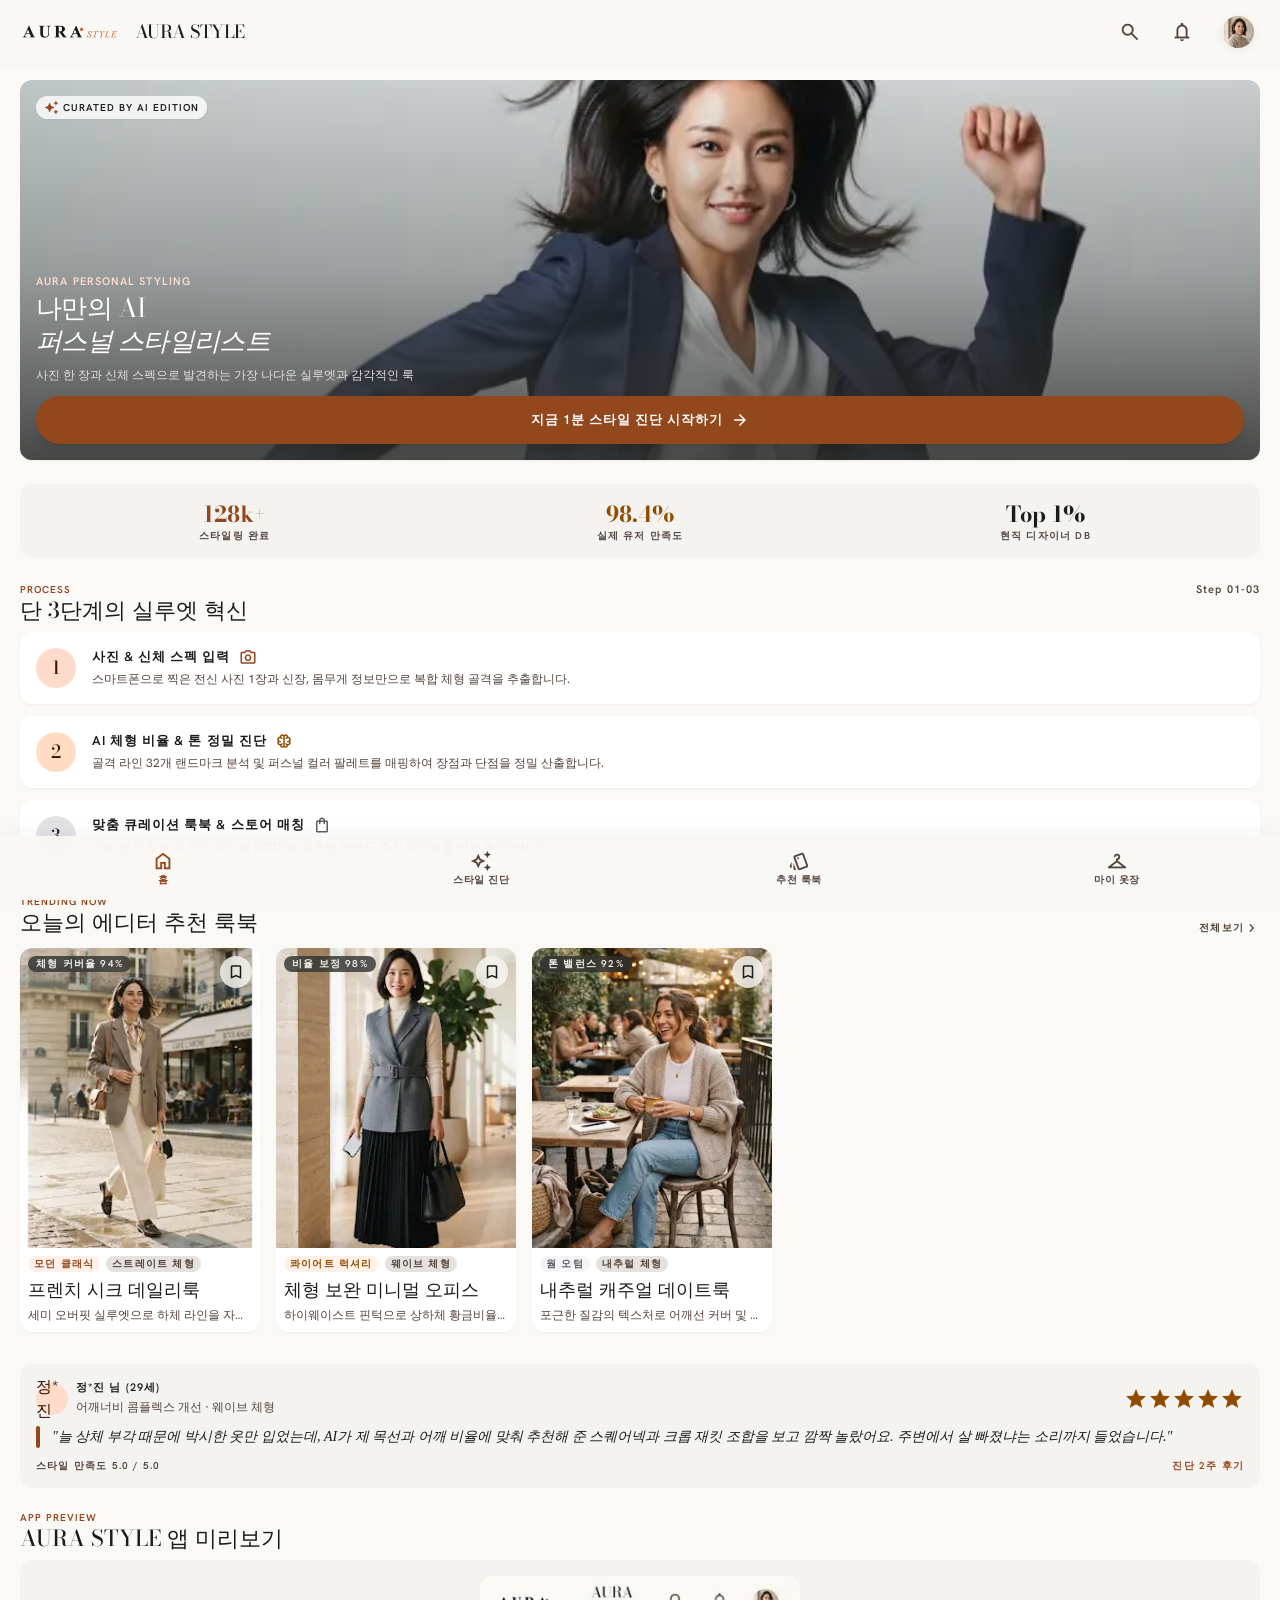
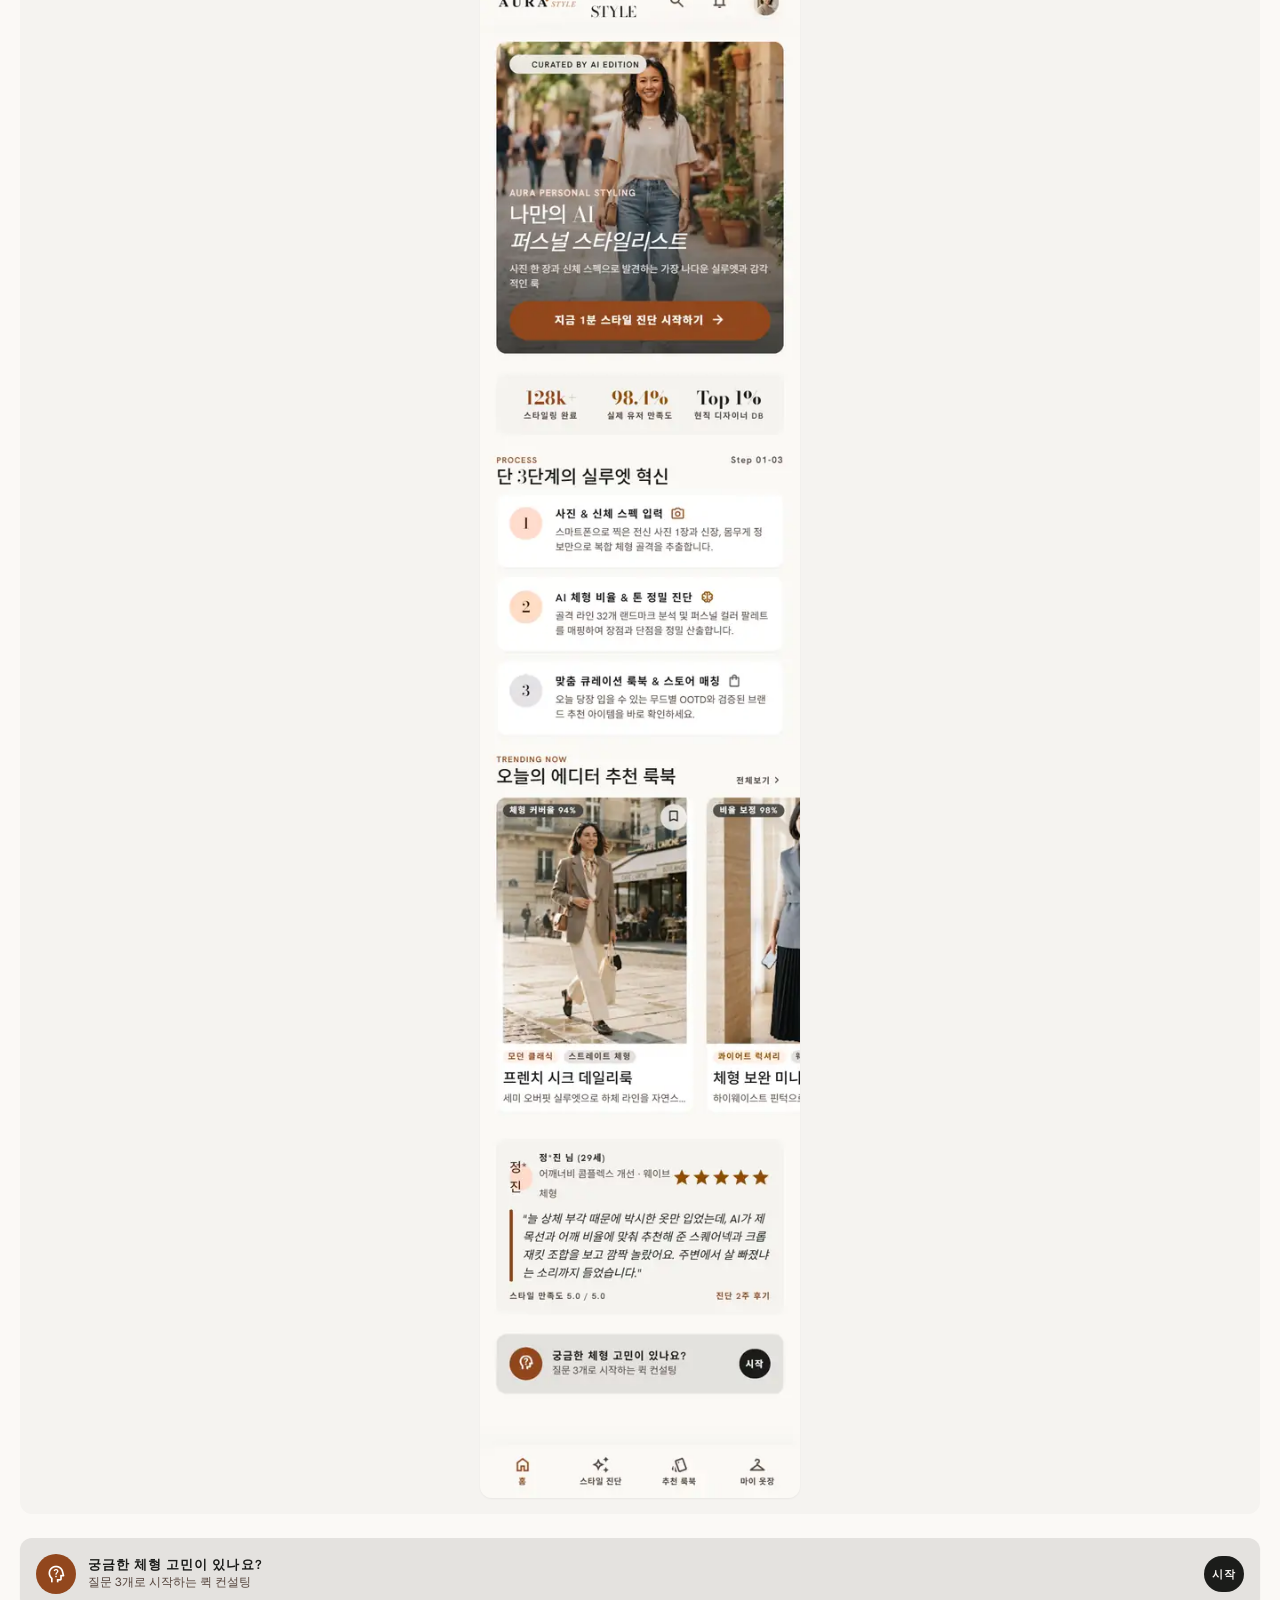
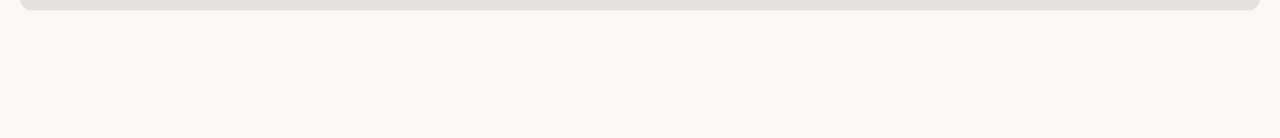
==== ai_stylist/index.html @ de591e97 "Add project using Claude CLI to practice deploy" ====
<!DOCTYPE html><html lang="ko"><head>
<meta charset="utf-8">
<meta content="width=device-width, initial-scale=1.0, viewport-fit=cover" name="viewport">
<title>AURA STYLE | 나만의 AI 퍼스널 스타일리스트</title>
<meta name="description" content="사진 한 장과 신체 스펙으로 체형과 퍼스널 컬러를 분석해 가장 나다운 실루엣과 맞춤 룩북을 추천하는 AI 스타일링 서비스, AURA STYLE.">
<meta content="mobile_tab" name="shell-type">
<link rel="preload" as="image" href="img/model-768.webp" imagesrcset="img/model-480.webp 480w, img/model-768.webp 768w" imagesizes="(max-width: 768px) 100vw, 768px" fetchpriority="high">
<link rel="preload" as="font" type="font/woff2" href="fonts/material-symbols.woff2" crossorigin>
<link rel="preload" as="font" type="font/woff2" href="fonts/bodoni-moda.woff2" crossorigin>
<link rel="preload" as="font" type="font/woff2" href="fonts/hanken-grotesk.woff2" crossorigin>
<link rel="icon" href="img/favicon.svg" type="image/svg+xml">
<link href="styles.css" rel="stylesheet">
<!-- Google AdSense -->
<script async src="https://pagead2.googlesyndication.com/pagead/js/adsbygoogle.js?client=ca-pub-6084105914174263"
     crossorigin="anonymous"></script>
<!-- Google tag (gtag.js) -->
<script>
  window.dataLayer = window.dataLayer || [];
  function gtag(){dataLayer.push(arguments);}
  gtag('js', new Date());

  gtag('config', 'G-QMTJCRR8DS');
</script>
<!-- Microsoft Clarity: queue calls now, script loaded with GA below -->
<script>
  window.clarity = window.clarity || function(){(window.clarity.q = window.clarity.q || []).push(arguments)};
</script>
<!-- Load analytics scripts after the page has rendered (first interaction or 3s after load) to keep them off the critical path -->
<script>
  (function () {
    var loaded = false;
    var events = ['pointerdown', 'keydown', 'touchstart', 'scroll'];
    function load() {
      if (loaded) return;
      loaded = true;
      events.forEach(function (e) { removeEventListener(e, load); });
      ['https://www.googletagmanager.com/gtag/js?id=G-QMTJCRR8DS', 'https://www.clarity.ms/tag/yv1hvz3uj7'].forEach(function (src) {
        var s = document.createElement('script');
        s.async = true;
        s.src = src;
        document.head.appendChild(s);
      });
    }
    events.forEach(function (e) { addEventListener(e, load, { once: true, passive: true }); });
    addEventListener('load', function () { setTimeout(load, 3000); });
  })();
</script>
</head><body class="bg-surface font-body-md text-on-surface flex flex-col min-h-screen selection:bg-primary-fixed selection:text-on-primary-fixed"><header class="fixed top-0 w-full z-50 pt-safe bg-surface/85 backdrop-blur-xl shadow-[0_1px_8px_rgba(0,0,0,0.03)]"><div class="h-16 px-margin flex items-center justify-between"><div class="flex items-center gap-space-sm"><img alt="AURA STYLE Brand Logo" width="107" height="32" class="h-8 w-auto object-contain" src="img/logo.webp"><span class="font-headline-sm text-headline-sm tracking-tight text-on-surface">AURA STYLE</span></div><div class="flex items-center gap-space-sm"><button aria-label="Search Lookbook" class="w-11 h-11 flex items-center justify-center rounded-full text-on-surface-variant hover:text-on-surface transition-colors"><span class="material-symbols-outlined text-[22px]">search</span></button><button aria-label="Alerts" class="w-11 h-11 flex items-center justify-center rounded-full text-on-surface-variant hover:text-on-surface transition-colors"><span class="material-symbols-outlined text-[22px]">notifications</span></button><a class="w-11 h-11 flex items-center justify-center ml-space-xs" data-path="closet" href="#"><img alt="내 프로필" width="32" height="32" class="w-8 h-8 rounded-full object-cover shadow-[0_2px_8px_rgba(39,39,42,0.08)]" src="img/profile.webp"></a></div></div></header><main class="flex flex-col relative w-full pt-16 pb-28 bg-surface min-h-screen"><div class="flex flex-col w-full">
<!-- Editorial Hero Section -->
<section class="relative w-full px-margin pt-space-md pb-space-lg">
<div class="relative w-full overflow-hidden rounded-xl bg-surface-container-low shadow-sm">
<div class="w-full h-[380px] relative">
<img alt="남색 정장과 흰 스니커즈를 입고 경쾌하게 점프하는 여성 모델" class="absolute inset-0 w-full h-full object-cover object-[center_20%]" src="img/model-768.webp" srcset="img/model-480.webp 480w, img/model-768.webp 768w" sizes="(max-width: 768px) 100vw, 768px" width="768" height="1376" fetchpriority="high" decoding="async">
<div class="absolute inset-0 bg-gradient-to-t from-inverse-surface/85 via-inverse-surface/30 to-transparent"></div>
<div class="absolute top-space-md left-space-md bg-surface-container-lowest/80 backdrop-blur-md px-space-sm py-1 rounded-full flex items-center gap-1 shadow-sm">
<span class="material-symbols-outlined text-[15px] text-primary" style="font-variation-settings: 'FILL' 1;">auto_awesome</span>
<span class="font-label-sm text-label-sm uppercase tracking-widest text-on-surface">Curated by AI Edition</span>
</div>
<div class="absolute bottom-0 inset-x-0 p-space-md flex flex-col gap-space-xs text-inverse-on-surface">
<span class="font-label-md text-label-md tracking-widest text-primary-fixed uppercase">Aura Personal Styling</span>
<h1 class="font-headline-lg-mobile text-headline-lg-mobile tracking-tight text-white leading-tight">
            나만의 AI<br>
<span class="italic font-headline-md">퍼스널 스타일리스트</span>
</h1>
<p class="font-body-sm text-body-sm text-surface-container-highest line-clamp-2 mt-1">
            사진 한 장과 신체 스펙으로 발견하는 가장 나다운 실루엣과 감각적인 룩
          </p>
<div class="pt-space-sm">
<a class="relative group overflow-hidden w-full h-12 rounded-full bg-primary flex items-center justify-center gap-2 shadow-lg hover:bg-primary-container transition-all active:scale-[0.98]" data-path="ai-stylist" href="#">
<div class="absolute inset-0 w-1/2 h-full bg-gradient-to-r from-transparent via-white/25 to-transparent skew-x-12 -translate-x-full group-hover:translate-x-[300%] transition-transform duration-1000 ease-in-out"></div>
<span class="font-label-lg text-label-lg text-on-primary">지금 1분 스타일 진단 시작하기</span>
<span class="material-symbols-outlined text-on-primary text-[18px]">arrow_forward</span>
</a>
</div>
</div>
</div>
</div>
</section>
<!-- Quick Stats / Trust Badges -->
<section class="w-full px-margin pb-space-lg">
<div class="grid grid-cols-3 gap-2 p-space-md bg-surface-container-low rounded-xl">
<div class="flex flex-col items-center text-center">
<span class="font-headline-md text-headline-md text-primary font-bold">128k+</span>
<span class="font-label-sm text-label-sm text-on-surface-variant mt-0.5">스타일링 완료</span>
</div>
<div class="flex flex-col items-center text-center">
<span class="font-headline-md text-headline-md text-secondary font-bold">98.4%</span>
<span class="font-label-sm text-label-sm text-on-surface-variant mt-0.5">실제 유저 만족도</span>
</div>
<div class="flex flex-col items-center text-center">
<span class="font-headline-md text-headline-md text-on-surface font-bold">Top 1%</span>
<span class="font-label-sm text-label-sm text-on-surface-variant mt-0.5">현직 디자이너 DB</span>
</div>
</div>
</section>
<!-- How it Works (3-step) -->
<section class="w-full px-margin pb-space-lg">
<div class="flex items-baseline justify-between mb-space-sm">
<div>
<span class="font-label-sm text-label-sm text-primary uppercase tracking-widest block">Process</span>
<h2 class="font-headline-md text-headline-md text-on-surface">단 3단계의 실루엣 혁신</h2>
</div>
<span class="font-label-md text-label-md text-on-surface-variant">Step 01-03</span>
</div>
<div class="flex flex-col gap-3">
<!-- Step 1 -->
<div class="p-space-md bg-surface-container-lowest rounded-xl shadow-sm flex items-start gap-space-md">
<div class="w-10 h-10 rounded-full bg-primary-fixed flex items-center justify-center shrink-0 text-on-primary-fixed font-headline-sm text-headline-sm">
          1
        </div>
<div class="flex-1 min-w-0">
<div class="flex items-center gap-2 mb-1">
<span class="font-label-lg text-label-lg text-on-surface font-semibold">사진 &amp; 신체 스펙 입력</span>
<span class="material-symbols-outlined text-primary text-[18px]">photo_camera</span>
</div>
<p class="font-body-sm text-body-sm text-on-surface-variant">
            스마트폰으로 찍은 전신 사진 1장과 신장, 몸무게 정보만으로 복합 체형 골격을 추출합니다.
          </p>
</div>
</div>
<!-- Step 2 -->
<div class="p-space-md bg-surface-container-lowest rounded-xl shadow-sm flex items-start gap-space-md">
<div class="w-10 h-10 rounded-full bg-secondary-fixed flex items-center justify-center shrink-0 text-on-secondary-fixed font-headline-sm text-headline-sm">
          2
        </div>
<div class="flex-1 min-w-0">
<div class="flex items-center gap-2 mb-1">
<span class="font-label-lg text-label-lg text-on-surface font-semibold">AI 체형 비율 &amp; 톤 정밀 진단</span>
<span class="material-symbols-outlined text-secondary text-[18px]">neurology</span>
</div>
<p class="font-body-sm text-body-sm text-on-surface-variant">
            골격 라인 32개 랜드마크 분석 및 퍼스널 컬러 팔레트를 매핑하여 장점과 단점을 정밀 산출합니다.
          </p>
</div>
</div>
<!-- Step 3 -->
<div class="p-space-md bg-surface-container-lowest rounded-xl shadow-sm flex items-start gap-space-md">
<div class="w-10 h-10 rounded-full bg-tertiary-fixed flex items-center justify-center shrink-0 text-on-tertiary-fixed font-headline-sm text-headline-sm">
          3
        </div>
<div class="flex-1 min-w-0">
<div class="flex items-center gap-2 mb-1">
<span class="font-label-lg text-label-lg text-on-surface font-semibold">맞춤 큐레이션 룩북 &amp; 스토어 매칭</span>
<span class="material-symbols-outlined text-tertiary text-[18px]">shopping_bag</span>
</div>
<p class="font-body-sm text-body-sm text-on-surface-variant">
            오늘 당장 입을 수 있는 무드별 OOTD와 검증된 브랜드 추천 아이템을 바로 확인하세요.
          </p>
</div>
</div>
</div>
</section>
<!-- Trending Curated Looks preview (Horizontal Scroll) -->
<section class="w-full pb-space-lg">
<div class="px-margin flex items-end justify-between mb-space-sm">
<div>
<span class="font-label-sm text-label-sm text-primary uppercase tracking-widest block">Trending Now</span>
<h2 class="font-headline-md text-headline-md text-on-surface">오늘의 에디터 추천 룩북</h2>
</div>
<a class="font-label-sm text-label-sm text-on-surface-variant flex items-center hover:text-primary transition-colors" data-path="looks" href="#">
        전체보기
        <span class="material-symbols-outlined text-[16px]">chevron_right</span>
</a>
</div>
<!-- Scrollable Reel -->
<div class="flex gap-space-md overflow-x-auto px-margin no-scrollbar pb-2 pt-1">
<!-- Look 1 -->
<div class="w-[240px] shrink-0 bg-surface-container-lowest rounded-xl overflow-hidden shadow-sm flex flex-col">
<div class="relative w-full h-[300px]">
<img alt="토프 블레이저와 와이드 팬츠를 입은 프렌치 시크 데일리룩" width="240" height="300" loading="lazy" decoding="async" class="w-full h-full object-cover" data-alt="Modern chic Parisian style woman walking on neutral architectural pavement, wearing structured taupe blazer, wide-leg ecru trousers, delicate silk scarf, bright warm morning light, editorial styling, muted earth tones" src="img/look-1.webp">
<div class="absolute top-2 left-2 bg-inverse-surface/80 text-inverse-on-surface px-2 py-0.5 rounded-full text-label-sm font-label-sm backdrop-blur-sm">
            체형 커버율 94%
          </div>
<button class="absolute top-2 right-2 w-8 h-8 rounded-full bg-surface/80 backdrop-blur-sm flex items-center justify-center text-on-surface active:scale-90 transition-transform">
<span class="material-symbols-outlined text-[18px]">bookmark</span>
</button>
</div>
<div class="p-space-sm flex flex-col gap-1">
<div class="flex items-center gap-1.5 flex-wrap">
<span class="text-label-sm font-label-sm text-primary bg-primary-fixed/40 px-1.5 py-0.5 rounded-full">모던 클래식</span>
<span class="text-label-sm font-label-sm text-on-surface-variant bg-surface-variant px-1.5 py-0.5 rounded-full">스트레이트 체형</span>
</div>
<h3 class="font-headline-sm text-headline-sm text-on-surface line-clamp-1 mt-0.5">프렌치 시크 데일리룩</h3>
<p class="font-body-sm text-body-sm text-on-surface-variant line-clamp-1">세미 오버핏 실루엣으로 하체 라인을 자연스럽게 정돈</p>
</div>
</div>
<!-- Look 2 -->
<div class="w-[240px] shrink-0 bg-surface-container-lowest rounded-xl overflow-hidden shadow-sm flex flex-col">
<div class="relative w-full h-[300px]">
<img alt="그레이 베스트와 플리츠 미디 스커트를 입은 미니멀 오피스룩" width="240" height="300" loading="lazy" decoding="async" class="w-full h-full object-cover" data-alt="High fashion Korean female executive in minimalist office styling, wearing slate gray belted wool vest, ivory turtleneck, structured pleated midi skirt, serene editorial studio with warm travertine columns, soft shadow play" src="img/look-2.webp">
<div class="absolute top-2 left-2 bg-inverse-surface/80 text-inverse-on-surface px-2 py-0.5 rounded-full text-label-sm font-label-sm backdrop-blur-sm">
            비율 보정 98%
          </div>
<button class="absolute top-2 right-2 w-8 h-8 rounded-full bg-surface/80 backdrop-blur-sm flex items-center justify-center text-on-surface active:scale-90 transition-transform">
<span class="material-symbols-outlined text-[18px]">bookmark</span>
</button>
</div>
<div class="p-space-sm flex flex-col gap-1">
<div class="flex items-center gap-1.5 flex-wrap">
<span class="text-label-sm font-label-sm text-secondary bg-secondary-fixed/40 px-1.5 py-0.5 rounded-full">콰이어트 럭셔리</span>
<span class="text-label-sm font-label-sm text-on-surface-variant bg-surface-variant px-1.5 py-0.5 rounded-full">웨이브 체형</span>
</div>
<h3 class="font-headline-sm text-headline-sm text-on-surface line-clamp-1 mt-0.5">체형 보완 미니멀 오피스</h3>
<p class="font-body-sm text-body-sm text-on-surface-variant line-clamp-1">하이웨이스트 핀턱으로 상하체 황금비율 구현</p>
</div>
</div>
<!-- Look 3 -->
<div class="w-[240px] shrink-0 bg-surface-container-lowest rounded-xl overflow-hidden shadow-sm flex flex-col">
<div class="relative w-full h-[300px]">
<img alt="오트밀 니트 카디건과 데님을 입은 내추럴 캐주얼 데이트룩" width="240" height="300" loading="lazy" decoding="async" class="w-full h-full object-cover" data-alt="Editorial candid photography of a stylish person in weekend cafe terrace, warm oatmeal knit cardigan, soft raw denim, tan leather loafers, golden hour sunlight, artisan pottery tableware, natural relaxed elegance" src="img/look-3.webp">
<div class="absolute top-2 left-2 bg-inverse-surface/80 text-inverse-on-surface px-2 py-0.5 rounded-full text-label-sm font-label-sm backdrop-blur-sm">
            톤 밸런스 92%
          </div>
<button class="absolute top-2 right-2 w-8 h-8 rounded-full bg-surface/80 backdrop-blur-sm flex items-center justify-center text-on-surface active:scale-90 transition-transform">
<span class="material-symbols-outlined text-[18px]">bookmark</span>
</button>
</div>
<div class="p-space-sm flex flex-col gap-1">
<div class="flex items-center gap-1.5 flex-wrap">
<span class="text-label-sm font-label-sm text-tertiary bg-tertiary-fixed/40 px-1.5 py-0.5 rounded-full">웜 오텀</span>
<span class="text-label-sm font-label-sm text-on-surface-variant bg-surface-variant px-1.5 py-0.5 rounded-full">내추럴 체형</span>
</div>
<h3 class="font-headline-sm text-headline-sm text-on-surface line-clamp-1 mt-0.5">내추럴 캐주얼 데이트룩</h3>
<p class="font-body-sm text-body-sm text-on-surface-variant line-clamp-1">포근한 질감의 텍스처로 어깨선 커버 및 부드러운 인상 연출</p>
</div>
</div>
</div>
</section>
<!-- User Review Snippet Card -->
<section class="w-full px-margin pb-space-lg">
<div class="p-space-md bg-surface-container-low rounded-xl relative overflow-hidden">
<div class="flex items-center justify-between mb-space-sm">
<div class="flex items-center gap-2">
<div class="w-8 h-8 rounded-full bg-primary-fixed flex items-center justify-center text-on-primary-fixed font-label-sm">
            정*진
          </div>
<div>
<span class="font-label-md text-label-md text-on-surface block">정*진 님 (29세)</span>
<span class="font-body-sm text-body-sm text-on-surface-variant">어깨너비 콤플렉스 개선 · 웨이브 체형</span>
</div>
</div>
<div class="flex text-secondary text-[16px]">
<span class="material-symbols-outlined" style="font-variation-settings: 'FILL' 1;">star</span>
<span class="material-symbols-outlined" style="font-variation-settings: 'FILL' 1;">star</span>
<span class="material-symbols-outlined" style="font-variation-settings: 'FILL' 1;">star</span>
<span class="material-symbols-outlined" style="font-variation-settings: 'FILL' 1;">star</span>
<span class="material-symbols-outlined" style="font-variation-settings: 'FILL' 1;">star</span>
</div>
</div>
<blockquote class="font-body-md text-body-md text-on-surface italic relative pl-4 my-2">
<div class="absolute left-0 top-0 bottom-0 w-1 bg-primary rounded-full"></div>
        "늘 상체 부각 때문에 박시한 옷만 입었는데, AI가 제 목선과 어깨 비율에 맞춰 추천해 준 스퀘어넥과 크롭 재킷 조합을 보고 깜짝 놀랐어요. 주변에서 살 빠졌냐는 소리까지 들었습니다."
      </blockquote>
<div class="mt-space-sm pt-space-xs flex items-center justify-between font-label-sm text-label-sm text-on-surface-variant">
<span class="">스타일 만족도 5.0 / 5.0</span>
<span class="text-primary font-semibold">진단 2주 후기</span>
</div>
</div>
</section>
<!-- App Screen Preview -->
<section class="w-full px-margin pb-space-lg">
<div class="mb-space-sm">
<span class="font-label-sm text-label-sm text-primary uppercase tracking-widest block">App Preview</span>
<h2 class="font-headline-md text-headline-md text-on-surface">AURA STYLE 앱 미리보기</h2>
</div>
<div class="p-space-md bg-surface-container-low rounded-xl flex justify-center">
<img alt="AURA STYLE 앱 화면 미리보기" class="w-full max-w-[320px] h-auto rounded-xl shadow-sm" loading="lazy" src="img/screen.webp" srcset="img/screen-360.webp 360w, img/screen.webp 585w" sizes="(max-width: 400px) calc(100vw - 72px), 320px" width="585" height="2782" decoding="async">
</div>
</section>
<!-- Interactive Style Spark Floating Bar -->
<section class="w-full px-margin pb-space-md">
<div class="w-full p-space-md rounded-xl bg-surface-container-highest text-on-surface flex items-center justify-between shadow-sm">
<div class="flex items-center gap-3">
<div class="w-10 h-10 rounded-full bg-primary flex items-center justify-center text-on-primary shrink-0">
<span class="material-symbols-outlined text-[20px]">psychology_alt</span>
</div>
<div>
<h3 class="font-label-lg text-label-lg font-bold">궁금한 체형 고민이 있나요?</h3>
<p class="font-body-sm text-body-sm text-on-surface-variant">질문 3개로 시작하는 퀵 컨설팅</p>
</div>
</div>
<a class="h-9 px-space-sm rounded-full bg-on-surface text-surface flex items-center justify-center font-label-md text-label-md active:scale-95 transition-transform shrink-0" data-path="ai-stylist" href="#">
        시작
      </a>
</div>
</section>
</div></main><nav class="fixed bottom-0 w-full z-50 pb-safe bg-surface/90 backdrop-blur-xl shadow-[0_-4px_20px_rgba(39,39,42,0.04)]" data-active-classes="text-primary font-semibold"><div class="flex justify-around items-center h-16 px-space-xs"><a aria-current="page" class="flex flex-col items-center justify-center flex-1 h-12 gap-0.5 transition-colors text-primary font-semibold" data-path="home" href="#"><span class="material-symbols-outlined text-[22px]">home</span><span class="font-label-sm text-label-sm tracking-wider">홈</span></a><a class="flex flex-col items-center justify-center flex-1 h-12 gap-0.5 text-on-surface-variant hover:text-on-surface transition-colors" data-path="ai-stylist" href="#"><span class="material-symbols-outlined text-[22px]">auto_awesome</span><span class="font-label-sm text-label-sm tracking-wider">스타일 진단</span></a><a class="flex flex-col items-center justify-center flex-1 h-12 gap-0.5 text-on-surface-variant hover:text-on-surface transition-colors" data-path="looks" href="#"><span class="material-symbols-outlined text-[22px]">style</span><span class="font-label-sm text-label-sm tracking-wider">추천 룩북</span></a><a class="flex flex-col items-center justify-center flex-1 h-12 gap-0.5 text-on-surface-variant hover:text-on-surface transition-colors" data-path="closet" href="#"><span class="material-symbols-outlined text-[22px]">checkroom</span><span class="font-label-sm text-label-sm tracking-wider">마이 옷장</span></a></div></nav></body></html>
---- ai_stylist/styles.css ----
*,:after,:before{--tw-border-spacing-x:0;--tw-border-spacing-y:0;--tw-translate-x:0;--tw-translate-y:0;--tw-rotate:0;--tw-skew-x:0;--tw-skew-y:0;--tw-scale-x:1;--tw-scale-y:1;--tw-pan-x: ;--tw-pan-y: ;--tw-pinch-zoom: ;--tw-scroll-snap-strictness:proximity;--tw-gradient-from-position: ;--tw-gradient-via-position: ;--tw-gradient-to-position: ;--tw-ordinal: ;--tw-slashed-zero: ;--tw-numeric-figure: ;--tw-numeric-spacing: ;--tw-numeric-fraction: ;--tw-ring-inset: ;--tw-ring-offset-width:0px;--tw-ring-offset-color:#fff;--tw-ring-color:rgba(59,130,246,.5);--tw-ring-offset-shadow:0 0 #0000;--tw-ring-shadow:0 0 #0000;--tw-shadow:0 0 #0000;--tw-shadow-colored:0 0 #0000;--tw-blur: ;--tw-brightness: ;--tw-contrast: ;--tw-grayscale: ;--tw-hue-rotate: ;--tw-invert: ;--tw-saturate: ;--tw-sepia: ;--tw-drop-shadow: ;--tw-backdrop-blur: ;--tw-backdrop-brightness: ;--tw-backdrop-contrast: ;--tw-backdrop-grayscale: ;--tw-backdrop-hue-rotate: ;--tw-backdrop-invert: ;--tw-backdrop-opacity: ;--tw-backdrop-saturate: ;--tw-backdrop-sepia: ;--tw-contain-size: ;--tw-contain-layout: ;--tw-contain-paint: ;--tw-contain-style: }::backdrop{--tw-border-spacing-x:0;--tw-border-spacing-y:0;--tw-translate-x:0;--tw-translate-y:0;--tw-rotate:0;--tw-skew-x:0;--tw-skew-y:0;--tw-scale-x:1;--tw-scale-y:1;--tw-pan-x: ;--tw-pan-y: ;--tw-pinch-zoom: ;--tw-scroll-snap-strictness:proximity;--tw-gradient-from-position: ;--tw-gradient-via-position: ;--tw-gradient-to-position: ;--tw-ordinal: ;--tw-slashed-zero: ;--tw-numeric-figure: ;--tw-numeric-spacing: ;--tw-numeric-fraction: ;--tw-ring-inset: ;--tw-ring-offset-width:0px;--tw-ring-offset-color:#fff;--tw-ring-color:rgba(59,130,246,.5);--tw-ring-offset-shadow:0 0 #0000;--tw-ring-shadow:0 0 #0000;--tw-shadow:0 0 #0000;--tw-shadow-colored:0 0 #0000;--tw-blur: ;--tw-brightness: ;--tw-contrast: ;--tw-grayscale: ;--tw-hue-rotate: ;--tw-invert: ;--tw-saturate: ;--tw-sepia: ;--tw-drop-shadow: ;--tw-backdrop-blur: ;--tw-backdrop-brightness: ;--tw-backdrop-contrast: ;--tw-backdrop-grayscale: ;--tw-backdrop-hue-rotate: ;--tw-backdrop-invert: ;--tw-backdrop-opacity: ;--tw-backdrop-saturate: ;--tw-backdrop-sepia: ;--tw-contain-size: ;--tw-contain-layout: ;--tw-contain-paint: ;--tw-contain-style: }/*! tailwindcss v3.4.17 | MIT License | https://tailwindcss.com*/*,:after,:before{box-sizing:border-box;border:0 solid #e5e7eb}:after,:before{--tw-content:""}:host,html{line-height:1.5;-webkit-text-size-adjust:100%;-moz-tab-size:4;-o-tab-size:4;tab-size:4;font-family:ui-sans-serif,system-ui,sans-serif,Apple Color Emoji,Segoe UI Emoji,Segoe UI Symbol,Noto Color Emoji;font-feature-settings:normal;font-variation-settings:normal;-webkit-tap-highlight-color:transparent}body{margin:0;line-height:inherit}hr{height:0;color:inherit;border-top-width:1px}abbr:where([title]){-webkit-text-decoration:underline dotted;text-decoration:underline dotted}h1,h2,h3,h4,h5,h6{font-size:inherit;font-weight:inherit}a{color:inherit;text-decoration:inherit}b,strong{font-weight:bolder}code,kbd,pre,samp{font-family:ui-monospace,SFMono-Regular,Menlo,Monaco,Consolas,Liberation Mono,Courier New,monospace;font-feature-settings:normal;font-variation-settings:normal;font-size:1em}small{font-size:80%}sub,sup{font-size:75%;line-height:0;position:relative;vertical-align:baseline}sub{bottom:-.25em}sup{top:-.5em}table{text-indent:0;border-color:inherit;border-collapse:collapse}button,input,optgroup,select,textarea{font-family:inherit;font-feature-settings:inherit;font-variation-settings:inherit;font-size:100%;font-weight:inherit;line-height:inherit;letter-spacing:inherit;color:inherit;margin:0;padding:0}button,select{text-transform:none}button,input:where([type=button]),input:where([type=reset]),input:where([type=submit]){-webkit-appearance:button;background-color:transparent;background-image:none}:-moz-focusring{outline:auto}:-moz-ui-invalid{box-shadow:none}progress{vertical-align:baseline}::-webkit-inner-spin-button,::-webkit-outer-spin-button{height:auto}[type=search]{-webkit-appearance:textfield;outline-offset:-2px}::-webkit-search-decoration{-webkit-appearance:none}::-webkit-file-upload-button{-webkit-appearance:button;font:inherit}summary{display:list-item}blockquote,dd,dl,figure,h1,h2,h3,h4,h5,h6,hr,p,pre{margin:0}fieldset{margin:0}fieldset,legend{padding:0}menu,ol,ul{list-style:none;margin:0;padding:0}dialog{padding:0}textarea{resize:vertical}input::-moz-placeholder,textarea::-moz-placeholder{opacity:1;color:#9ca3af}input::placeholder,textarea::placeholder{opacity:1;color:#9ca3af}[role=button],button{cursor:pointer}:disabled{cursor:default}audio,canvas,embed,iframe,img,object,svg,video{display:block;vertical-align:middle}img,video{max-width:100%;height:auto}[hidden]:where(:not([hidden=until-found])){display:none}body,html{width:100vw;margin:0;padding:0}body{overscroll-behavior:none}.pb-safe{padding-bottom:env(safe-area-inset-bottom,0)}.pt-safe{padding-top:env(safe-area-inset-top,0)}main>:first-child{margin-top:0!important}main>:last-child{margin-bottom:0!important}.material-symbols-outlined{font-family:Material Symbols Outlined;font-weight:400;font-style:normal;font-size:24px;line-height:1;letter-spacing:normal;text-transform:none;display:inline-block;width:1em;height:1em;overflow:hidden;white-space:nowrap;word-wrap:normal;direction:ltr;-webkit-font-smoothing:antialiased;font-feature-settings:"liga"}.fixed{position:fixed}.absolute{position:absolute}.relative{position:relative}.inset-0{inset:0}.inset-x-0{left:0;right:0}.bottom-0{bottom:0}.left-0{left:0}.left-2{left:.5rem}.left-space-md{left:1rem}.right-2{right:.5rem}.top-0{top:0}.top-2{top:.5rem}.top-space-md{top:1rem}.z-50{z-index:50}.my-2{margin-top:.5rem;margin-bottom:.5rem}.mb-1{margin-bottom:.25rem}.mb-space-sm{margin-bottom:.5rem}.ml-space-xs{margin-left:.25rem}.mt-0\.5{margin-top:.125rem}.mt-1{margin-top:.25rem}.mt-space-sm{margin-top:.5rem}.line-clamp-1{-webkit-line-clamp:1}.line-clamp-1,.line-clamp-2{overflow:hidden;display:-webkit-box;-webkit-box-orient:vertical}.line-clamp-2{-webkit-line-clamp:2}.block{display:block}.flex{display:flex}.grid{display:grid}.h-10{height:2.5rem}.h-11{height:2.75rem}.h-12{height:3rem}.h-16{height:4rem}.h-8{height:2rem}.h-9{height:2.25rem}.h-\[300px\]{height:300px}.h-\[380px\]{height:380px}.h-auto{height:auto}.h-full{height:100%}.min-h-screen{min-height:100vh}.w-1{width:.25rem}.w-1\/2{width:50%}.w-10{width:2.5rem}.w-11{width:2.75rem}.w-8{width:2rem}.w-\[240px\]{width:240px}.w-auto{width:auto}.w-full{width:100%}.min-w-0{min-width:0}.max-w-\[320px\]{max-width:320px}.flex-1{flex:1 1 0%}.shrink-0{flex-shrink:0}.-translate-x-full{--tw-translate-x:-100%}.-translate-x-full,.skew-x-12{transform:translate(var(--tw-translate-x),var(--tw-translate-y)) rotate(var(--tw-rotate)) skewX(var(--tw-skew-x)) skewY(var(--tw-skew-y)) scaleX(var(--tw-scale-x)) scaleY(var(--tw-scale-y))}.skew-x-12{--tw-skew-x:12deg}.grid-cols-3{grid-template-columns:repeat(3,minmax(0,1fr))}.flex-col{flex-direction:column}.flex-wrap{flex-wrap:wrap}.items-start{align-items:flex-start}.items-end{align-items:flex-end}.items-center{align-items:center}.items-baseline{align-items:baseline}.justify-center{justify-content:center}.justify-between{justify-content:space-between}.justify-around{justify-content:space-around}.gap-0\.5{gap:.125rem}.gap-1{gap:.25rem}.gap-1\.5{gap:.375rem}.gap-2{gap:.5rem}.gap-3{gap:.75rem}.gap-space-md{gap:1rem}.gap-space-sm{gap:.5rem}.gap-space-xs{gap:.25rem}.overflow-hidden{overflow:hidden}.overflow-x-auto{overflow-x:auto}.rounded-full{border-radius:9999px}.rounded-xl{border-radius:.75rem}.bg-inverse-surface\/80{background-color:rgba(48,49,47,.8)}.bg-on-surface{--tw-bg-opacity:1;background-color:rgb(27 28 26/var(--tw-bg-opacity,1))}.bg-primary{--tw-bg-opacity:1;background-color:rgb(146 71 29/var(--tw-bg-opacity,1))}.bg-primary-fixed{--tw-bg-opacity:1;background-color:rgb(255 219 203/var(--tw-bg-opacity,1))}.bg-primary-fixed\/40{background-color:rgba(255,219,203,.4)}.bg-secondary-fixed{--tw-bg-opacity:1;background-color:rgb(255 220 195/var(--tw-bg-opacity,1))}.bg-secondary-fixed\/40{background-color:rgba(255,220,195,.4)}.bg-surface{--tw-bg-opacity:1;background-color:rgb(251 249 246/var(--tw-bg-opacity,1))}.bg-surface-container-highest{--tw-bg-opacity:1;background-color:rgb(228 226 223/var(--tw-bg-opacity,1))}.bg-surface-container-low{--tw-bg-opacity:1;background-color:rgb(245 243 240/var(--tw-bg-opacity,1))}.bg-surface-container-lowest{--tw-bg-opacity:1;background-color:rgb(255 255 255/var(--tw-bg-opacity,1))}.bg-surface-container-lowest\/80{background-color:hsla(0,0%,100%,.8)}.bg-surface-variant{--tw-bg-opacity:1;background-color:rgb(228 226 223/var(--tw-bg-opacity,1))}.bg-surface\/80{background-color:hsla(36,38%,97%,.8)}.bg-surface\/85{background-color:hsla(36,38%,97%,.85)}.bg-surface\/90{background-color:hsla(36,38%,97%,.9)}.bg-tertiary-fixed{--tw-bg-opacity:1;background-color:rgb(228 225 229/var(--tw-bg-opacity,1))}.bg-tertiary-fixed\/40{background-color:hsla(285,7%,89%,.4)}.bg-gradient-to-r{background-image:linear-gradient(to right,var(--tw-gradient-stops))}.bg-gradient-to-t{background-image:linear-gradient(to top,var(--tw-gradient-stops))}.from-inverse-surface\/85{--tw-gradient-from:rgba(48,49,47,.85) var(--tw-gradient-from-position);--tw-gradient-to:rgba(48,49,47,0) var(--tw-gradient-to-position);--tw-gradient-stops:var(--tw-gradient-from),var(--tw-gradient-to)}.from-transparent{--tw-gradient-from:transparent var(--tw-gradient-from-position);--tw-gradient-to:transparent var(--tw-gradient-to-position);--tw-gradient-stops:var(--tw-gradient-from),var(--tw-gradient-to)}.via-inverse-surface\/30{--tw-gradient-to:rgba(48,49,47,0) var(--tw-gradient-to-position);--tw-gradient-stops:var(--tw-gradient-from),rgba(48,49,47,.3) var(--tw-gradient-via-position),var(--tw-gradient-to)}.via-white\/25{--tw-gradient-to:hsla(0,0%,100%,0) var(--tw-gradient-to-position);--tw-gradient-stops:var(--tw-gradient-from),hsla(0,0%,100%,.25) var(--tw-gradient-via-position),var(--tw-gradient-to)}.to-transparent{--tw-gradient-to:transparent var(--tw-gradient-to-position)}.object-contain{-o-object-fit:contain;object-fit:contain}.object-cover{-o-object-fit:cover;object-fit:cover}.object-\[center_20\%\]{-o-object-position:center 20%;object-position:center 20%}.p-space-md{padding:1rem}.p-space-sm{padding:.5rem}.px-1\.5{padding-left:.375rem;padding-right:.375rem}.px-2{padding-left:.5rem;padding-right:.5rem}.px-margin{padding-left:1.25rem;padding-right:1.25rem}.px-space-sm{padding-left:.5rem;padding-right:.5rem}.px-space-xs{padding-left:.25rem;padding-right:.25rem}.py-0\.5{padding-top:.125rem;padding-bottom:.125rem}.py-1{padding-top:.25rem;padding-bottom:.25rem}.pb-2{padding-bottom:.5rem}.pb-28{padding-bottom:7rem}.pb-space-lg{padding-bottom:1.5rem}.pb-space-md{padding-bottom:1rem}.pl-4{padding-left:1rem}.pt-1{padding-top:.25rem}.pt-16{padding-top:4rem}.pt-space-md{padding-top:1rem}.pt-space-sm{padding-top:.5rem}.pt-space-xs{padding-top:.25rem}.text-center{text-align:center}.font-body-md,.font-body-sm{font-family:Hanken Grotesk}.font-headline-lg-mobile,.font-headline-md,.font-headline-sm{font-family:Bodoni Moda}.font-label-lg,.font-label-md,.font-label-sm{font-family:Hanken Grotesk}.text-\[15px\]{font-size:15px}.text-\[16px\]{font-size:16px}.text-\[18px\]{font-size:18px}.text-\[20px\]{font-size:20px}.text-\[22px\]{font-size:22px}.text-body-md{font-size:14px;line-height:22px;font-weight:400}.text-body-sm{font-size:12px;line-height:18px;font-weight:400}.text-headline-lg-mobile{font-size:26px;line-height:32px;letter-spacing:0;font-weight:400}.text-headline-md{font-size:22px;line-height:28px;font-weight:500}.text-headline-sm{font-size:18px;line-height:24px;font-weight:500}.text-label-lg{font-size:13px;line-height:16px;letter-spacing:.08em;font-weight:600}.text-label-md{font-size:11px;line-height:14px;letter-spacing:.1em;font-weight:600}.text-label-sm{font-size:10px;line-height:12px;letter-spacing:.12em;font-weight:600}.font-bold{font-weight:700}.font-semibold{font-weight:600}.uppercase{text-transform:uppercase}.italic{font-style:italic}.leading-tight{line-height:1.25}.tracking-tight{letter-spacing:-.025em}.tracking-wider{letter-spacing:.05em}.tracking-widest{letter-spacing:.1em}.text-inverse-on-surface{--tw-text-opacity:1;color:rgb(242 240 237/var(--tw-text-opacity,1))}.text-on-primary{--tw-text-opacity:1;color:rgb(255 255 255/var(--tw-text-opacity,1))}.text-on-primary-fixed{--tw-text-opacity:1;color:rgb(52 17 0/var(--tw-text-opacity,1))}.text-on-secondary-fixed{--tw-text-opacity:1;color:rgb(47 21 0/var(--tw-text-opacity,1))}.text-on-surface{--tw-text-opacity:1;color:rgb(27 28 26/var(--tw-text-opacity,1))}.text-on-surface-variant{--tw-text-opacity:1;color:rgb(84 67 59/var(--tw-text-opacity,1))}.text-on-tertiary-fixed{--tw-text-opacity:1;color:rgb(27 27 30/var(--tw-text-opacity,1))}.text-primary{--tw-text-opacity:1;color:rgb(146 71 29/var(--tw-text-opacity,1))}.text-primary-fixed{--tw-text-opacity:1;color:rgb(255 219 203/var(--tw-text-opacity,1))}.text-secondary{--tw-text-opacity:1;color:rgb(144 77 0/var(--tw-text-opacity,1))}.text-surface{--tw-text-opacity:1;color:rgb(251 249 246/var(--tw-text-opacity,1))}.text-surface-container-highest{--tw-text-opacity:1;color:rgb(228 226 223/var(--tw-text-opacity,1))}.text-tertiary{--tw-text-opacity:1;color:rgb(92 91 95/var(--tw-text-opacity,1))}.text-white{--tw-text-opacity:1;color:rgb(255 255 255/var(--tw-text-opacity,1))}.shadow{--tw-shadow:0 1px 3px 0 rgba(0,0,0,.1),0 1px 2px -1px rgba(0,0,0,.1);--tw-shadow-colored:0 1px 3px 0 var(--tw-shadow-color),0 1px 2px -1px var(--tw-shadow-color)}.shadow,.shadow-\[0_-4px_20px_rgba\(39\2c 39\2c 42\2c 0\.04\)\]{box-shadow:var(--tw-ring-offset-shadow,0 0 #0000),var(--tw-ring-shadow,0 0 #0000),var(--tw-shadow)}.shadow-\[0_-4px_20px_rgba\(39\2c 39\2c 42\2c 0\.04\)\]{--tw-shadow:0 -4px 20px rgba(39,39,42,.04);--tw-shadow-colored:0 -4px 20px var(--tw-shadow-color)}.shadow-\[0_1px_8px_rgba\(0\2c 0\2c 0\2c 0\.03\)\]{--tw-shadow:0 1px 8px rgba(0,0,0,.03);--tw-shadow-colored:0 1px 8px var(--tw-shadow-color);box-shadow:var(--tw-ring-offset-shadow,0 0 #0000),var(--tw-ring-shadow,0 0 #0000),var(--tw-shadow)}.shadow-\[0_2px_8px_rgba\(39\2c 39\2c 42\2c 0\.08\)\]{--tw-shadow:0 2px 8px rgba(39,39,42,.08);--tw-shadow-colored:0 2px 8px var(--tw-shadow-color)}.shadow-\[0_2px_8px_rgba\(39\2c 39\2c 42\2c 0\.08\)\],.shadow-lg{box-shadow:var(--tw-ring-offset-shadow,0 0 #0000),var(--tw-ring-shadow,0 0 #0000),var(--tw-shadow)}.shadow-lg{--tw-shadow:0 10px 15px -3px rgba(0,0,0,.1),0 4px 6px -4px rgba(0,0,0,.1);--tw-shadow-colored:0 10px 15px -3px var(--tw-shadow-color),0 4px 6px -4px var(--tw-shadow-color)}.shadow-sm{--tw-shadow:0 1px 2px 0 rgba(0,0,0,.05);--tw-shadow-colored:0 1px 2px 0 var(--tw-shadow-color);box-shadow:var(--tw-ring-offset-shadow,0 0 #0000),var(--tw-ring-shadow,0 0 #0000),var(--tw-shadow)}.backdrop-blur-md{--tw-backdrop-blur:blur(12px)}.backdrop-blur-md,.backdrop-blur-sm{-webkit-backdrop-filter:var(--tw-backdrop-blur) var(--tw-backdrop-brightness) var(--tw-backdrop-contrast) var(--tw-backdrop-grayscale) var(--tw-backdrop-hue-rotate) var(--tw-backdrop-invert) var(--tw-backdrop-opacity) var(--tw-backdrop-saturate) var(--tw-backdrop-sepia);backdrop-filter:var(--tw-backdrop-blur) var(--tw-backdrop-brightness) var(--tw-backdrop-contrast) var(--tw-backdrop-grayscale) var(--tw-backdrop-hue-rotate) var(--tw-backdrop-invert) var(--tw-backdrop-opacity) var(--tw-backdrop-saturate) var(--tw-backdrop-sepia)}.backdrop-blur-sm{--tw-backdrop-blur:blur(4px)}.backdrop-blur-xl{--tw-backdrop-blur:blur(24px);-webkit-backdrop-filter:var(--tw-backdrop-blur) var(--tw-backdrop-brightness) var(--tw-backdrop-contrast) var(--tw-backdrop-grayscale) var(--tw-backdrop-hue-rotate) var(--tw-backdrop-invert) var(--tw-backdrop-opacity) var(--tw-backdrop-saturate) var(--tw-backdrop-sepia);backdrop-filter:var(--tw-backdrop-blur) var(--tw-backdrop-brightness) var(--tw-backdrop-contrast) var(--tw-backdrop-grayscale) var(--tw-backdrop-hue-rotate) var(--tw-backdrop-invert) var(--tw-backdrop-opacity) var(--tw-backdrop-saturate) var(--tw-backdrop-sepia)}.transition-all{transition-property:all;transition-timing-function:cubic-bezier(.4,0,.2,1);transition-duration:.15s}.transition-colors{transition-property:color,background-color,border-color,text-decoration-color,fill,stroke;transition-timing-function:cubic-bezier(.4,0,.2,1);transition-duration:.15s}.transition-transform{transition-property:transform;transition-timing-function:cubic-bezier(.4,0,.2,1);transition-duration:.15s}.duration-1000{transition-duration:1s}.ease-in-out{transition-timing-function:cubic-bezier(.4,0,.2,1)}@font-face{font-family:Bodoni Moda;font-style:normal;font-weight:400 900;font-display:optional;src:url(fonts/bodoni-moda.woff2) format("woff2")}@font-face{font-family:Bodoni Moda;font-style:italic;font-weight:400 900;font-display:optional;src:url(fonts/bodoni-moda-italic.woff2) format("woff2")}@font-face{font-family:Hanken Grotesk;font-style:normal;font-weight:100 900;font-display:optional;src:url(fonts/hanken-grotesk.woff2) format("woff2")}@font-face{font-family:Hanken Grotesk;font-style:italic;font-weight:100 900;font-display:optional;src:url(fonts/hanken-grotesk-italic.woff2) format("woff2")}@font-face{font-family:Material Symbols Outlined;font-style:normal;font-weight:400;font-display:block;src:url(fonts/material-symbols.woff2) format("woff2")}::-webkit-scrollbar{display:none}.selection\:bg-primary-fixed ::-moz-selection{--tw-bg-opacity:1;background-color:rgb(255 219 203/var(--tw-bg-opacity,1))}.selection\:bg-primary-fixed ::selection{--tw-bg-opacity:1;background-color:rgb(255 219 203/var(--tw-bg-opacity,1))}.selection\:text-on-primary-fixed ::-moz-selection{--tw-text-opacity:1;color:rgb(52 17 0/var(--tw-text-opacity,1))}.selection\:text-on-primary-fixed ::selection{--tw-text-opacity:1;color:rgb(52 17 0/var(--tw-text-opacity,1))}.selection\:bg-primary-fixed::-moz-selection{--tw-bg-opacity:1;background-color:rgb(255 219 203/var(--tw-bg-opacity,1))}.selection\:bg-primary-fixed::selection{--tw-bg-opacity:1;background-color:rgb(255 219 203/var(--tw-bg-opacity,1))}.selection\:text-on-primary-fixed::-moz-selection{--tw-text-opacity:1;color:rgb(52 17 0/var(--tw-text-opacity,1))}.selection\:text-on-primary-fixed::selection{--tw-text-opacity:1;color:rgb(52 17 0/var(--tw-text-opacity,1))}.hover\:bg-primary-container:hover{--tw-bg-opacity:1;background-color:rgb(176 95 51/var(--tw-bg-opacity,1))}.hover\:text-on-surface:hover{--tw-text-opacity:1;color:rgb(27 28 26/var(--tw-text-opacity,1))}.hover\:text-primary:hover{--tw-text-opacity:1;color:rgb(146 71 29/var(--tw-text-opacity,1))}.active\:scale-90:active{--tw-scale-x:.9;--tw-scale-y:.9}.active\:scale-90:active,.active\:scale-95:active{transform:translate(var(--tw-translate-x),var(--tw-translate-y)) rotate(var(--tw-rotate)) skewX(var(--tw-skew-x)) skewY(var(--tw-skew-y)) scaleX(var(--tw-scale-x)) scaleY(var(--tw-scale-y))}.active\:scale-95:active{--tw-scale-x:.95;--tw-scale-y:.95}.active\:scale-\[0\.98\]:active{--tw-scale-x:0.98;--tw-scale-y:0.98}.active\:scale-\[0\.98\]:active,.group:hover .group-hover\:translate-x-\[300\%\]{transform:translate(var(--tw-translate-x),var(--tw-translate-y)) rotate(var(--tw-rotate)) skewX(var(--tw-skew-x)) skewY(var(--tw-skew-y)) scaleX(var(--tw-scale-x)) scaleY(var(--tw-scale-y))}.group:hover .group-hover\:translate-x-\[300\%\]{--tw-translate-x:300%}
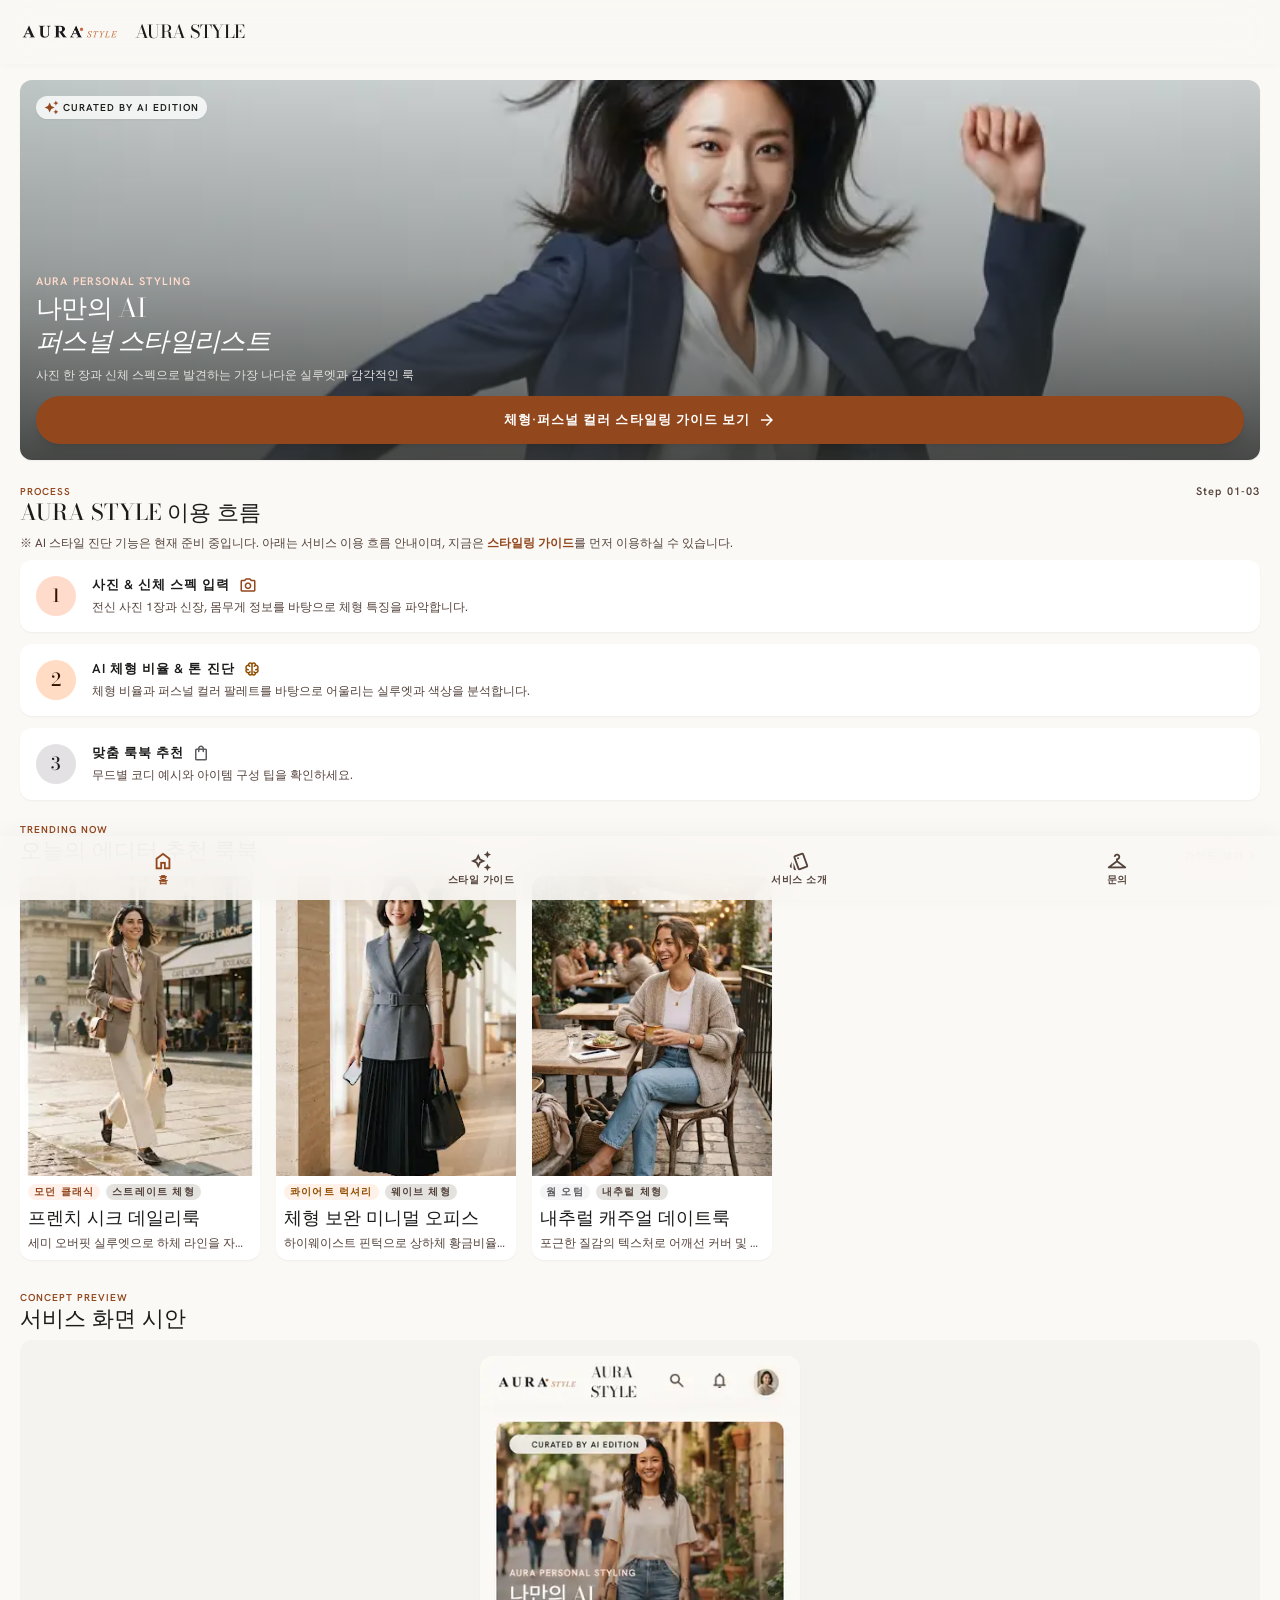
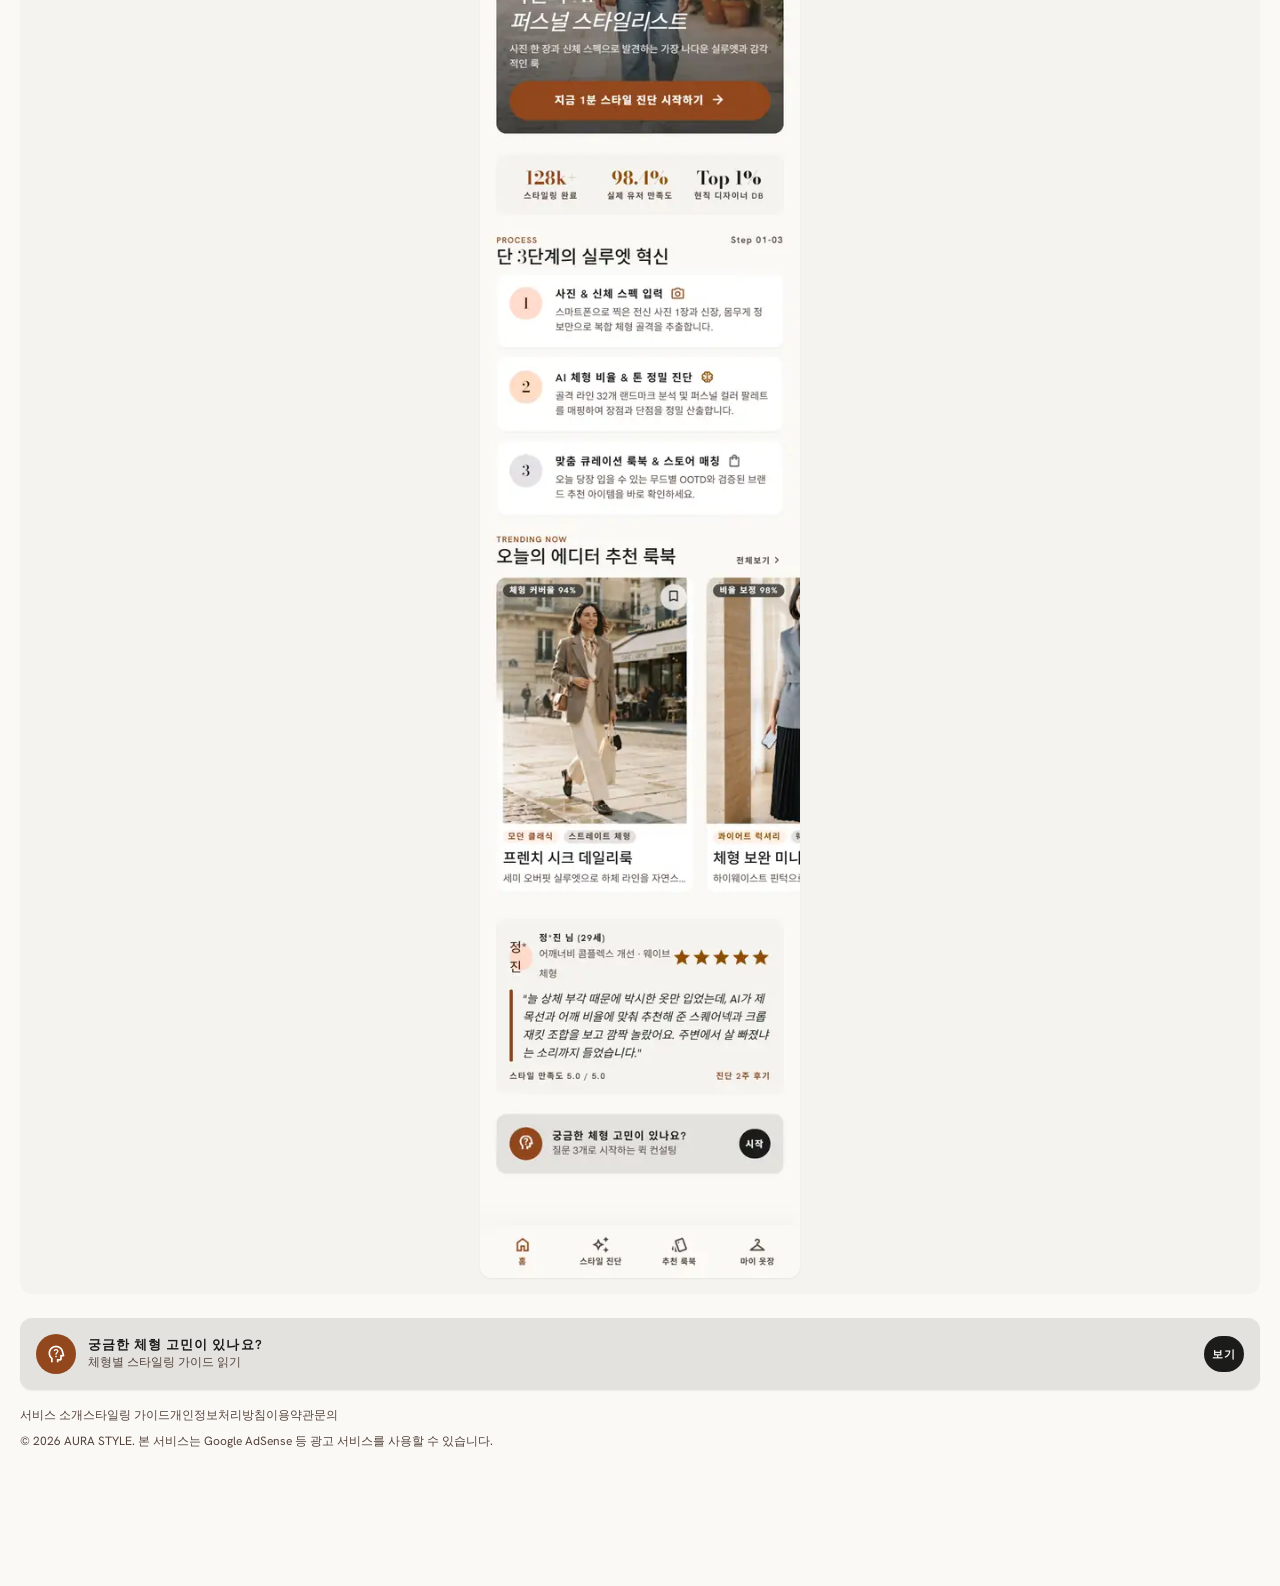
==== commit f7319618: "Fix AdSense policy issue and apply SEO guidelines - Add 404.html without ad script; remove ads from " ====
--- a/ai_stylist/index.html
+++ b/ai_stylist/index.html
@@ -3,6 +3,19 @@
 <meta content="width=device-width, initial-scale=1.0, viewport-fit=cover" name="viewport">
 <title>AURA STYLE | 나만의 AI 퍼스널 스타일리스트</title>
 <meta name="description" content="사진 한 장과 신체 스펙으로 체형과 퍼스널 컬러를 분석해 가장 나다운 실루엣과 맞춤 룩북을 추천하는 AI 스타일링 서비스, AURA STYLE.">
+<link rel="canonical" href="https://seunglabs.com/">
+<meta property="og:type" content="website">
+<meta property="og:site_name" content="AURA STYLE">
+<meta property="og:locale" content="ko_KR">
+<meta property="og:title" content="AURA STYLE | 나만의 AI 퍼스널 스타일리스트">
+<meta property="og:description" content="사진 한 장과 신체 스펙으로 체형과 퍼스널 컬러를 분석해 가장 나다운 실루엣과 맞춤 룩북을 추천하는 AI 스타일링 서비스, AURA STYLE.">
+<meta property="og:url" content="https://seunglabs.com/">
+<meta property="og:image" content="https://seunglabs.com/img/model-768.webp">
+<meta name="twitter:card" content="summary_large_image">
+<meta name="twitter:title" content="AURA STYLE | 나만의 AI 퍼스널 스타일리스트">
+<meta name="twitter:description" content="사진 한 장과 신체 스펙으로 체형과 퍼스널 컬러를 분석해 가장 나다운 실루엣과 맞춤 룩북을 추천하는 AI 스타일링 서비스, AURA STYLE.">
+<meta name="twitter:image" content="https://seunglabs.com/img/model-768.webp">
+<script type="application/ld+json">{"@context": "https://schema.org", "@type": "WebSite", "name": "AURA STYLE", "url": "https://seunglabs.com/", "inLanguage": "ko", "description": "사진 한 장과 신체 스펙으로 체형과 퍼스널 컬러를 분석해 가장 나다운 실루엣과 맞춤 룩북을 추천하는 AI 스타일링 서비스, AURA STYLE."}</script>
 <meta content="mobile_tab" name="shell-type">
 <link rel="preload" as="image" href="img/model-768.webp" imagesrcset="img/model-480.webp 480w, img/model-768.webp 768w" imagesizes="(max-width: 768px) 100vw, 768px" fetchpriority="high">
 <link rel="preload" as="font" type="font/woff2" href="fonts/material-symbols.woff2" crossorigin>
@@ -45,7 +58,7 @@
     addEventListener('load', function () { setTimeout(load, 3000); });
   })();
 </script>
-</head><body class="bg-surface font-body-md text-on-surface flex flex-col min-h-screen selection:bg-primary-fixed selection:text-on-primary-fixed"><header class="fixed top-0 w-full z-50 pt-safe bg-surface/85 backdrop-blur-xl shadow-[0_1px_8px_rgba(0,0,0,0.03)]"><div class="h-16 px-margin flex items-center justify-between"><div class="flex items-center gap-space-sm"><img alt="AURA STYLE Brand Logo" width="107" height="32" class="h-8 w-auto object-contain" src="img/logo.webp"><span class="font-headline-sm text-headline-sm tracking-tight text-on-surface">AURA STYLE</span></div><div class="flex items-center gap-space-sm"><button aria-label="Search Lookbook" class="w-11 h-11 flex items-center justify-center rounded-full text-on-surface-variant hover:text-on-surface transition-colors"><span class="material-symbols-outlined text-[22px]">search</span></button><button aria-label="Alerts" class="w-11 h-11 flex items-center justify-center rounded-full text-on-surface-variant hover:text-on-surface transition-colors"><span class="material-symbols-outlined text-[22px]">notifications</span></button><a class="w-11 h-11 flex items-center justify-center ml-space-xs" data-path="closet" href="#"><img alt="내 프로필" width="32" height="32" class="w-8 h-8 rounded-full object-cover shadow-[0_2px_8px_rgba(39,39,42,0.08)]" src="img/profile.webp"></a></div></div></header><main class="flex flex-col relative w-full pt-16 pb-28 bg-surface min-h-screen"><div class="flex flex-col w-full">
+</head><body class="bg-surface font-body-md text-on-surface flex flex-col min-h-screen selection:bg-primary-fixed selection:text-on-primary-fixed"><header class="fixed top-0 w-full z-50 pt-safe bg-surface/85 backdrop-blur-xl shadow-[0_1px_8px_rgba(0,0,0,0.03)]"><div class="h-16 px-margin flex items-center justify-between"><div class="flex items-center gap-space-sm"><img alt="AURA STYLE Brand Logo" width="107" height="32" class="h-8 w-auto object-contain" src="img/logo.webp"><span class="font-headline-sm text-headline-sm tracking-tight text-on-surface">AURA STYLE</span></div></div></header><main class="flex flex-col relative w-full pt-16 pb-28 bg-surface min-h-screen"><div class="flex flex-col w-full">
 <!-- Editorial Hero Section -->
 <section class="relative w-full px-margin pt-space-md pb-space-lg">
 <div class="relative w-full overflow-hidden rounded-xl bg-surface-container-low shadow-sm">
@@ -66,9 +79,9 @@
             사진 한 장과 신체 스펙으로 발견하는 가장 나다운 실루엣과 감각적인 룩
           </p>
 <div class="pt-space-sm">
-<a class="relative group overflow-hidden w-full h-12 rounded-full bg-primary flex items-center justify-center gap-2 shadow-lg hover:bg-primary-container transition-all active:scale-[0.98]" data-path="ai-stylist" href="#">
+<a class="relative group overflow-hidden w-full h-12 rounded-full bg-primary flex items-center justify-center gap-2 shadow-lg hover:bg-primary-container transition-all active:scale-[0.98]" href="guide.html">
 <div class="absolute inset-0 w-1/2 h-full bg-gradient-to-r from-transparent via-white/25 to-transparent skew-x-12 -translate-x-full group-hover:translate-x-[300%] transition-transform duration-1000 ease-in-out"></div>
-<span class="font-label-lg text-label-lg text-on-primary">지금 1분 스타일 진단 시작하기</span>
+<span class="font-label-lg text-label-lg text-on-primary">체형·퍼스널 컬러 스타일링 가이드 보기</span>
 <span class="material-symbols-outlined text-on-primary text-[18px]">arrow_forward</span>
 </a>
 </div>
@@ -76,32 +89,16 @@
 </div>
 </div>
 </section>
-<!-- Quick Stats / Trust Badges -->
-<section class="w-full px-margin pb-space-lg">
-<div class="grid grid-cols-3 gap-2 p-space-md bg-surface-container-low rounded-xl">
-<div class="flex flex-col items-center text-center">
-<span class="font-headline-md text-headline-md text-primary font-bold">128k+</span>
-<span class="font-label-sm text-label-sm text-on-surface-variant mt-0.5">스타일링 완료</span>
-</div>
-<div class="flex flex-col items-center text-center">
-<span class="font-headline-md text-headline-md text-secondary font-bold">98.4%</span>
-<span class="font-label-sm text-label-sm text-on-surface-variant mt-0.5">실제 유저 만족도</span>
-</div>
-<div class="flex flex-col items-center text-center">
-<span class="font-headline-md text-headline-md text-on-surface font-bold">Top 1%</span>
-<span class="font-label-sm text-label-sm text-on-surface-variant mt-0.5">현직 디자이너 DB</span>
-</div>
-</div>
-</section>
 <!-- How it Works (3-step) -->
-<section class="w-full px-margin pb-space-lg">
+<section id="process" class="w-full px-margin pb-space-lg">
 <div class="flex items-baseline justify-between mb-space-sm">
 <div>
 <span class="font-label-sm text-label-sm text-primary uppercase tracking-widest block">Process</span>
-<h2 class="font-headline-md text-headline-md text-on-surface">단 3단계의 실루엣 혁신</h2>
+<h2 class="font-headline-md text-headline-md text-on-surface">AURA STYLE 이용 흐름</h2>
 </div>
 <span class="font-label-md text-label-md text-on-surface-variant">Step 01-03</span>
 </div>
+<p class="font-body-sm text-body-sm text-on-surface-variant mb-space-sm">※ AI 스타일 진단 기능은 현재 준비 중입니다. 아래는 서비스 이용 흐름 안내이며, 지금은 <a class="text-primary font-semibold" href="guide.html">스타일링 가이드</a>를 먼저 이용하실 수 있습니다.</p>
 <div class="flex flex-col gap-3">
 <!-- Step 1 -->
 <div class="p-space-md bg-surface-container-lowest rounded-xl shadow-sm flex items-start gap-space-md">
@@ -114,7 +111,7 @@
 <span class="material-symbols-outlined text-primary text-[18px]">photo_camera</span>
 </div>
 <p class="font-body-sm text-body-sm text-on-surface-variant">
-            스마트폰으로 찍은 전신 사진 1장과 신장, 몸무게 정보만으로 복합 체형 골격을 추출합니다.
+            전신 사진 1장과 신장, 몸무게 정보를 바탕으로 체형 특징을 파악합니다.
           </p>
 </div>
 </div>
@@ -125,11 +122,11 @@
         </div>
 <div class="flex-1 min-w-0">
 <div class="flex items-center gap-2 mb-1">
-<span class="font-label-lg text-label-lg text-on-surface font-semibold">AI 체형 비율 &amp; 톤 정밀 진단</span>
+<span class="font-label-lg text-label-lg text-on-surface font-semibold">AI 체형 비율 &amp; 톤 진단</span>
 <span class="material-symbols-outlined text-secondary text-[18px]">neurology</span>
 </div>
 <p class="font-body-sm text-body-sm text-on-surface-variant">
-            골격 라인 32개 랜드마크 분석 및 퍼스널 컬러 팔레트를 매핑하여 장점과 단점을 정밀 산출합니다.
+            체형 비율과 퍼스널 컬러 팔레트를 바탕으로 어울리는 실루엣과 색상을 분석합니다.
           </p>
 </div>
 </div>
@@ -140,25 +137,25 @@
         </div>
 <div class="flex-1 min-w-0">
 <div class="flex items-center gap-2 mb-1">
-<span class="font-label-lg text-label-lg text-on-surface font-semibold">맞춤 큐레이션 룩북 &amp; 스토어 매칭</span>
+<span class="font-label-lg text-label-lg text-on-surface font-semibold">맞춤 룩북 추천</span>
 <span class="material-symbols-outlined text-tertiary text-[18px]">shopping_bag</span>
 </div>
 <p class="font-body-sm text-body-sm text-on-surface-variant">
-            오늘 당장 입을 수 있는 무드별 OOTD와 검증된 브랜드 추천 아이템을 바로 확인하세요.
+            무드별 코디 예시와 아이템 구성 팁을 확인하세요.
           </p>
 </div>
 </div>
 </div>
 </section>
 <!-- Trending Curated Looks preview (Horizontal Scroll) -->
-<section class="w-full pb-space-lg">
+<section id="looks" class="w-full pb-space-lg">
 <div class="px-margin flex items-end justify-between mb-space-sm">
 <div>
 <span class="font-label-sm text-label-sm text-primary uppercase tracking-widest block">Trending Now</span>
 <h2 class="font-headline-md text-headline-md text-on-surface">오늘의 에디터 추천 룩북</h2>
 </div>
-<a class="font-label-sm text-label-sm text-on-surface-variant flex items-center hover:text-primary transition-colors" data-path="looks" href="#">
-        전체보기
+<a class="font-label-sm text-label-sm text-on-surface-variant flex items-center hover:text-primary transition-colors" href="guide.html">
+        가이드 보기
         <span class="material-symbols-outlined text-[16px]">chevron_right</span>
 </a>
 </div>
@@ -168,12 +165,6 @@
 <div class="w-[240px] shrink-0 bg-surface-container-lowest rounded-xl overflow-hidden shadow-sm flex flex-col">
 <div class="relative w-full h-[300px]">
 <img alt="토프 블레이저와 와이드 팬츠를 입은 프렌치 시크 데일리룩" width="240" height="300" loading="lazy" decoding="async" class="w-full h-full object-cover" data-alt="Modern chic Parisian style woman walking on neutral architectural pavement, wearing structured taupe blazer, wide-leg ecru trousers, delicate silk scarf, bright warm morning light, editorial styling, muted earth tones" src="img/look-1.webp">
-<div class="absolute top-2 left-2 bg-inverse-surface/80 text-inverse-on-surface px-2 py-0.5 rounded-full text-label-sm font-label-sm backdrop-blur-sm">
-            체형 커버율 94%
-          </div>
-<button class="absolute top-2 right-2 w-8 h-8 rounded-full bg-surface/80 backdrop-blur-sm flex items-center justify-center text-on-surface active:scale-90 transition-transform">
-<span class="material-symbols-outlined text-[18px]">bookmark</span>
-</button>
 </div>
 <div class="p-space-sm flex flex-col gap-1">
 <div class="flex items-center gap-1.5 flex-wrap">
@@ -188,12 +179,6 @@
 <div class="w-[240px] shrink-0 bg-surface-container-lowest rounded-xl overflow-hidden shadow-sm flex flex-col">
 <div class="relative w-full h-[300px]">
 <img alt="그레이 베스트와 플리츠 미디 스커트를 입은 미니멀 오피스룩" width="240" height="300" loading="lazy" decoding="async" class="w-full h-full object-cover" data-alt="High fashion Korean female executive in minimalist office styling, wearing slate gray belted wool vest, ivory turtleneck, structured pleated midi skirt, serene editorial studio with warm travertine columns, soft shadow play" src="img/look-2.webp">
-<div class="absolute top-2 left-2 bg-inverse-surface/80 text-inverse-on-surface px-2 py-0.5 rounded-full text-label-sm font-label-sm backdrop-blur-sm">
-            비율 보정 98%
-          </div>
-<button class="absolute top-2 right-2 w-8 h-8 rounded-full bg-surface/80 backdrop-blur-sm flex items-center justify-center text-on-surface active:scale-90 transition-transform">
-<span class="material-symbols-outlined text-[18px]">bookmark</span>
-</button>
 </div>
 <div class="p-space-sm flex flex-col gap-1">
 <div class="flex items-center gap-1.5 flex-wrap">
@@ -208,12 +193,6 @@
 <div class="w-[240px] shrink-0 bg-surface-container-lowest rounded-xl overflow-hidden shadow-sm flex flex-col">
 <div class="relative w-full h-[300px]">
 <img alt="오트밀 니트 카디건과 데님을 입은 내추럴 캐주얼 데이트룩" width="240" height="300" loading="lazy" decoding="async" class="w-full h-full object-cover" data-alt="Editorial candid photography of a stylish person in weekend cafe terrace, warm oatmeal knit cardigan, soft raw denim, tan leather loafers, golden hour sunlight, artisan pottery tableware, natural relaxed elegance" src="img/look-3.webp">
-<div class="absolute top-2 left-2 bg-inverse-surface/80 text-inverse-on-surface px-2 py-0.5 rounded-full text-label-sm font-label-sm backdrop-blur-sm">
-            톤 밸런스 92%
-          </div>
-<button class="absolute top-2 right-2 w-8 h-8 rounded-full bg-surface/80 backdrop-blur-sm flex items-center justify-center text-on-surface active:scale-90 transition-transform">
-<span class="material-symbols-outlined text-[18px]">bookmark</span>
-</button>
 </div>
 <div class="p-space-sm flex flex-col gap-1">
 <div class="flex items-center gap-1.5 flex-wrap">
@@ -226,45 +205,14 @@
 </div>
 </div>
 </section>
-<!-- User Review Snippet Card -->
-<section class="w-full px-margin pb-space-lg">
-<div class="p-space-md bg-surface-container-low rounded-xl relative overflow-hidden">
-<div class="flex items-center justify-between mb-space-sm">
-<div class="flex items-center gap-2">
-<div class="w-8 h-8 rounded-full bg-primary-fixed flex items-center justify-center text-on-primary-fixed font-label-sm">
-            정*진
-          </div>
-<div>
-<span class="font-label-md text-label-md text-on-surface block">정*진 님 (29세)</span>
-<span class="font-body-sm text-body-sm text-on-surface-variant">어깨너비 콤플렉스 개선 · 웨이브 체형</span>
-</div>
-</div>
-<div class="flex text-secondary text-[16px]">
-<span class="material-symbols-outlined" style="font-variation-settings: 'FILL' 1;">star</span>
-<span class="material-symbols-outlined" style="font-variation-settings: 'FILL' 1;">star</span>
-<span class="material-symbols-outlined" style="font-variation-settings: 'FILL' 1;">star</span>
-<span class="material-symbols-outlined" style="font-variation-settings: 'FILL' 1;">star</span>
-<span class="material-symbols-outlined" style="font-variation-settings: 'FILL' 1;">star</span>
-</div>
-</div>
-<blockquote class="font-body-md text-body-md text-on-surface italic relative pl-4 my-2">
-<div class="absolute left-0 top-0 bottom-0 w-1 bg-primary rounded-full"></div>
-        "늘 상체 부각 때문에 박시한 옷만 입었는데, AI가 제 목선과 어깨 비율에 맞춰 추천해 준 스퀘어넥과 크롭 재킷 조합을 보고 깜짝 놀랐어요. 주변에서 살 빠졌냐는 소리까지 들었습니다."
-      </blockquote>
-<div class="mt-space-sm pt-space-xs flex items-center justify-between font-label-sm text-label-sm text-on-surface-variant">
-<span class="">스타일 만족도 5.0 / 5.0</span>
-<span class="text-primary font-semibold">진단 2주 후기</span>
-</div>
-</div>
-</section>
 <!-- App Screen Preview -->
 <section class="w-full px-margin pb-space-lg">
 <div class="mb-space-sm">
-<span class="font-label-sm text-label-sm text-primary uppercase tracking-widest block">App Preview</span>
-<h2 class="font-headline-md text-headline-md text-on-surface">AURA STYLE 앱 미리보기</h2>
+<span class="font-label-sm text-label-sm text-primary uppercase tracking-widest block">Concept Preview</span>
+<h2 class="font-headline-md text-headline-md text-on-surface">서비스 화면 시안</h2>
 </div>
 <div class="p-space-md bg-surface-container-low rounded-xl flex justify-center">
-<img alt="AURA STYLE 앱 화면 미리보기" class="w-full max-w-[320px] h-auto rounded-xl shadow-sm" loading="lazy" src="img/screen.webp" srcset="img/screen-360.webp 360w, img/screen.webp 585w" sizes="(max-width: 400px) calc(100vw - 72px), 320px" width="585" height="2782" decoding="async">
+<img alt="AURA STYLE 서비스 화면 시안" class="w-full max-w-[320px] h-auto rounded-xl shadow-sm" loading="lazy" src="img/screen.webp" srcset="img/screen-360.webp 360w, img/screen.webp 585w" sizes="(max-width: 400px) calc(100vw - 72px), 320px" width="585" height="2782" decoding="async">
 </div>
 </section>
 <!-- Interactive Style Spark Floating Bar -->
@@ -276,12 +224,12 @@
 </div>
 <div>
 <h3 class="font-label-lg text-label-lg font-bold">궁금한 체형 고민이 있나요?</h3>
-<p class="font-body-sm text-body-sm text-on-surface-variant">질문 3개로 시작하는 퀵 컨설팅</p>
-</div>
-</div>
-<a class="h-9 px-space-sm rounded-full bg-on-surface text-surface flex items-center justify-center font-label-md text-label-md active:scale-95 transition-transform shrink-0" data-path="ai-stylist" href="#">
-        시작
+<p class="font-body-sm text-body-sm text-on-surface-variant">체형별 스타일링 가이드 읽기</p>
+</div>
+</div>
+<a class="h-9 px-space-sm rounded-full bg-on-surface text-surface flex items-center justify-center font-label-md text-label-md active:scale-95 transition-transform shrink-0" href="guide.html">
+        보기
       </a>
 </div>
 </section>
-</div></main><nav class="fixed bottom-0 w-full z-50 pb-safe bg-surface/90 backdrop-blur-xl shadow-[0_-4px_20px_rgba(39,39,42,0.04)]" data-active-classes="text-primary font-semibold"><div class="flex justify-around items-center h-16 px-space-xs"><a aria-current="page" class="flex flex-col items-center justify-center flex-1 h-12 gap-0.5 transition-colors text-primary font-semibold" data-path="home" href="#"><span class="material-symbols-outlined text-[22px]">home</span><span class="font-label-sm text-label-sm tracking-wider">홈</span></a><a class="flex flex-col items-center justify-center flex-1 h-12 gap-0.5 text-on-surface-variant hover:text-on-surface transition-colors" data-path="ai-stylist" href="#"><span class="material-symbols-outlined text-[22px]">auto_awesome</span><span class="font-label-sm text-label-sm tracking-wider">스타일 진단</span></a><a class="flex flex-col items-center justify-center flex-1 h-12 gap-0.5 text-on-surface-variant hover:text-on-surface transition-colors" data-path="looks" href="#"><span class="material-symbols-outlined text-[22px]">style</span><span class="font-label-sm text-label-sm tracking-wider">추천 룩북</span></a><a class="flex flex-col items-center justify-center flex-1 h-12 gap-0.5 text-on-surface-variant hover:text-on-surface transition-colors" data-path="closet" href="#"><span class="material-symbols-outlined text-[22px]">checkroom</span><span class="font-label-sm text-label-sm tracking-wider">마이 옷장</span></a></div></nav></body></html>+<footer class="w-full px-margin pb-space-lg"><div class="flex flex-wrap gap-x-4 gap-y-1 font-body-sm text-body-sm text-on-surface-variant"><a href="about.html">서비스 소개</a><a href="guide.html">스타일링 가이드</a><a href="privacy.html">개인정보처리방침</a><a href="terms.html">이용약관</a><a href="contact.html">문의</a></div><p class="font-body-sm text-body-sm text-on-surface-variant mt-space-sm">© 2026 AURA STYLE. 본 서비스는 Google AdSense 등 광고 서비스를 사용할 수 있습니다.</p></footer></div></main><nav class="fixed bottom-0 w-full z-50 pb-safe bg-surface/90 backdrop-blur-xl shadow-[0_-4px_20px_rgba(39,39,42,0.04)]"><div class="flex justify-around items-center h-16 px-space-xs"><a aria-current="page" class="flex flex-col items-center justify-center flex-1 h-12 gap-0.5 transition-colors text-primary font-semibold" href="index.html"><span class="material-symbols-outlined text-[22px]">home</span><span class="font-label-sm text-label-sm tracking-wider">홈</span></a><a class="flex flex-col items-center justify-center flex-1 h-12 gap-0.5 text-on-surface-variant hover:text-on-surface transition-colors" href="guide.html"><span class="material-symbols-outlined text-[22px]">auto_awesome</span><span class="font-label-sm text-label-sm tracking-wider">스타일 가이드</span></a><a class="flex flex-col items-center justify-center flex-1 h-12 gap-0.5 text-on-surface-variant hover:text-on-surface transition-colors" href="about.html"><span class="material-symbols-outlined text-[22px]">style</span><span class="font-label-sm text-label-sm tracking-wider">서비스 소개</span></a><a class="flex flex-col items-center justify-center flex-1 h-12 gap-0.5 text-on-surface-variant hover:text-on-surface transition-colors" href="contact.html"><span class="material-symbols-outlined text-[22px]">checkroom</span><span class="font-label-sm text-label-sm tracking-wider">문의</span></a></div></nav></body></html>
